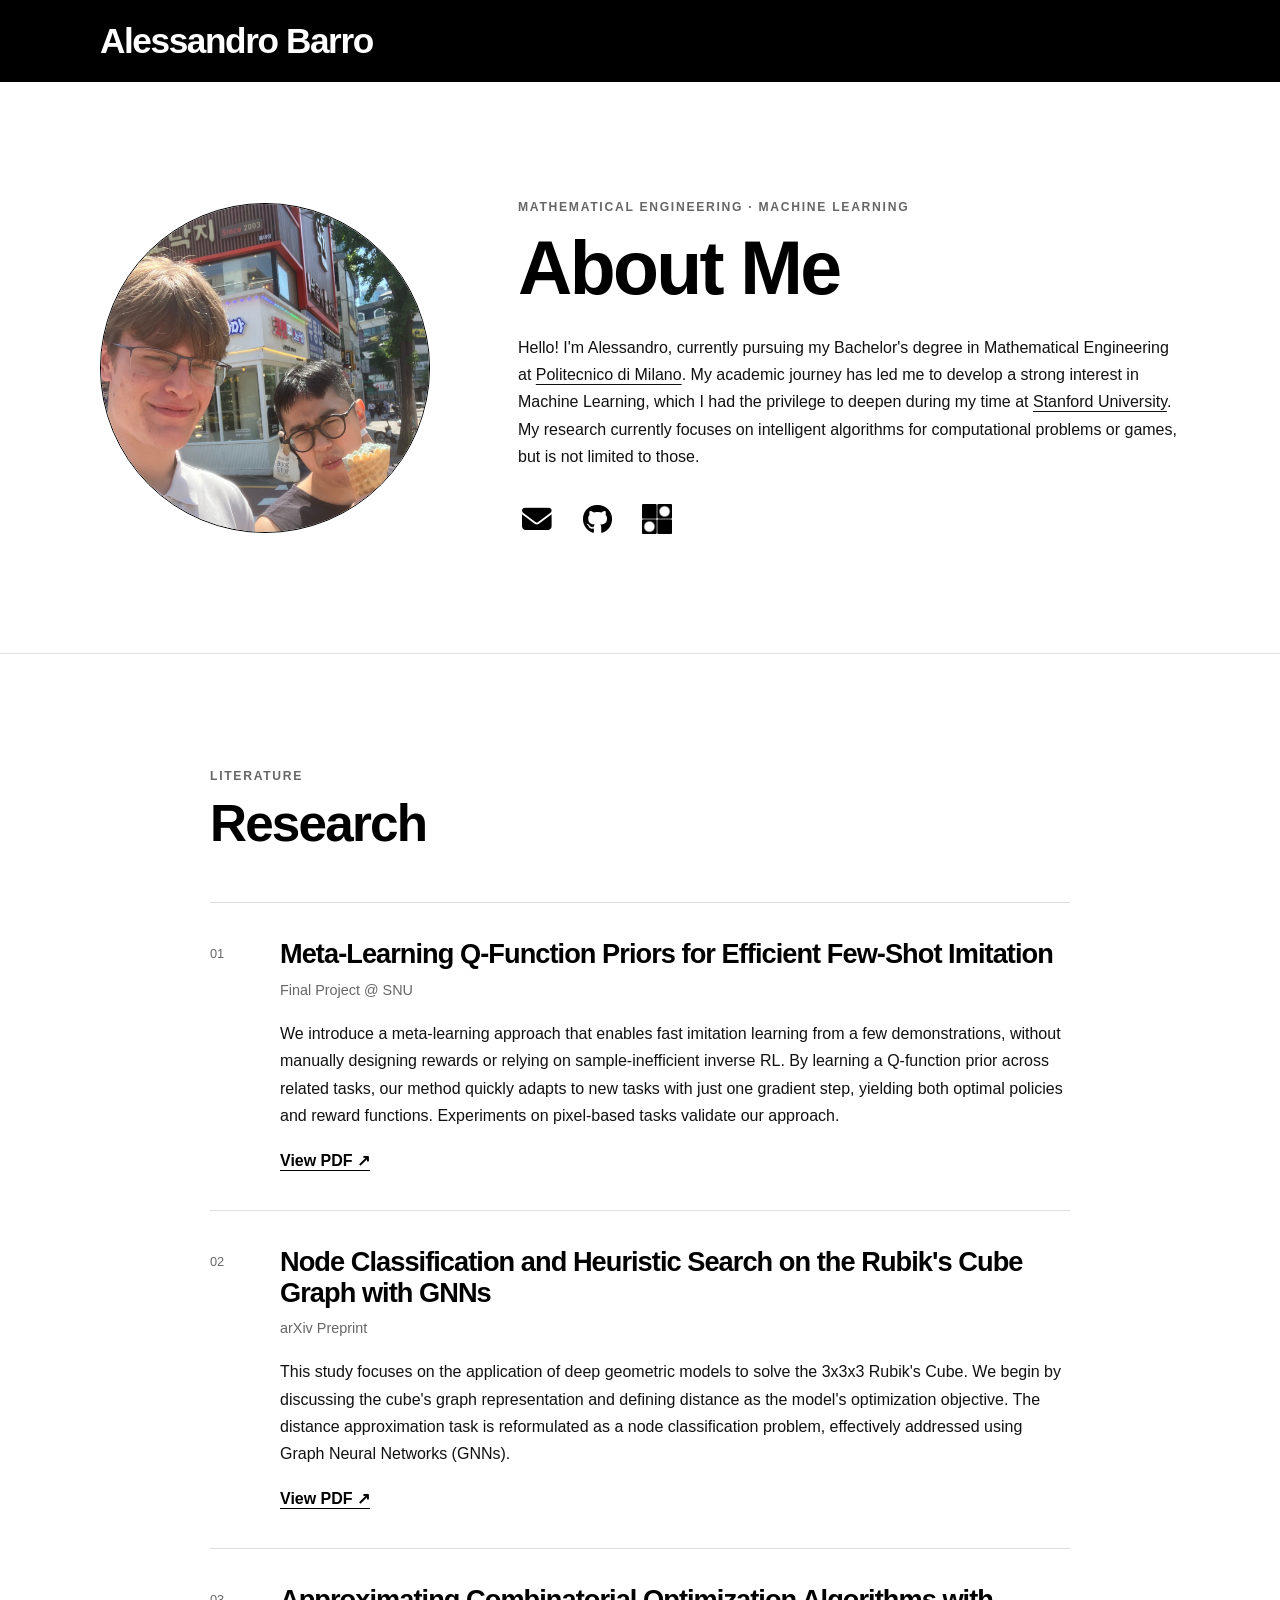
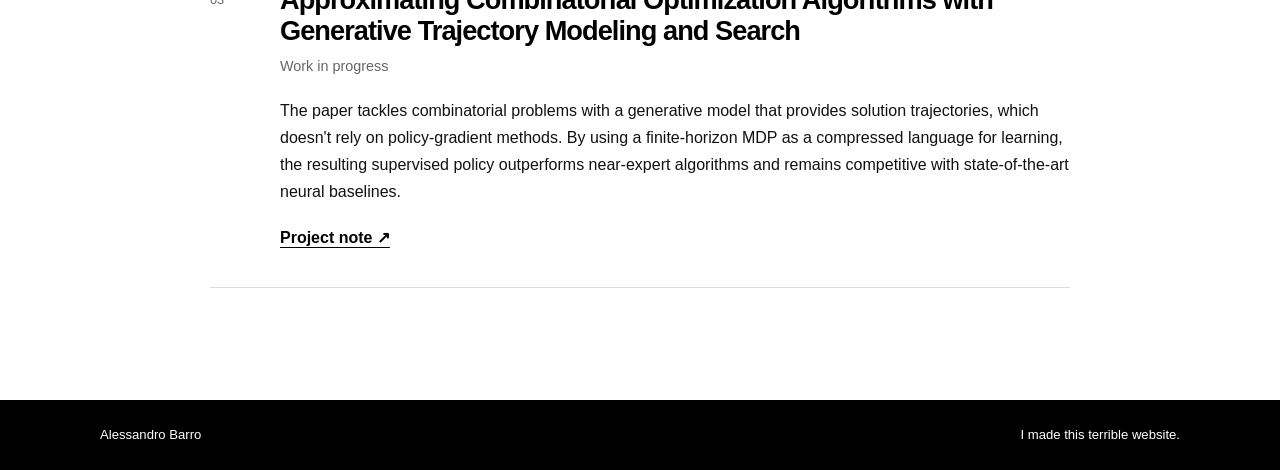
==== index.html @ bb11b2d6 "Add files via upload" ====
<!DOCTYPE html>
<html lang="en">
<head>
  <meta charset="UTF-8">
  <meta name="viewport" content="width=device-width, initial-scale=1.0">
  <meta name="description" content="Alessandro Barro — personal website, research and projects in machine learning and mathematical engineering.">
  <title>Alessandro Barro</title>
  <link rel="preconnect" href="https://cdnjs.cloudflare.com">
  <link rel="stylesheet" href="https://cdnjs.cloudflare.com/ajax/libs/font-awesome/6.7.2/css/all.min.css">
  <link rel="stylesheet" href="style.css">
</head>
<body>
  <header class="site-header">
    <div class="header-inner">
      <a class="site-title" href="#top" aria-label="Alessandro Barro — home">Alessandro Barro</a>
    </div>
  </header>

  <main id="top">
    <section class="intro container" aria-labelledby="about-title">
      <div class="portrait-wrap">
        <img class="portrait" src="assets/img/me.png" alt="Alessandro Barro">
      </div>

      <div class="intro-copy">
        <p class="eyebrow">Mathematical Engineering · Machine Learning</p>
        <h1 id="about-title">About Me</h1>
        <p>
          Hello! I'm Alessandro, currently pursuing my Bachelor's degree in Mathematical Engineering at
          <a href="https://www.polimi.it/" target="_blank" rel="noopener noreferrer">Politecnico di Milano</a>.
          My academic journey has led me to develop a strong interest in Machine Learning, which I had the
          privilege to deepen during my time at
          <a href="https://www.stanford.edu/" target="_blank" rel="noopener noreferrer">Stanford University</a>.
          My research currently focuses on intelligent algorithms for computational problems or games, but is not limited to those.
        </p>

        <nav class="social-links" aria-label="Contact and projects">
          <a class="icon-link" href="mailto:alessandro1.barro@mail.polimi.it" aria-label="Email Alessandro" title="Email">
            <i class="fa-solid fa-envelope" aria-hidden="true"></i>
          </a>
          <a class="icon-link" href="https://github.com/alessandrobarro" target="_blank" rel="noopener noreferrer" aria-label="GitHub profile" title="GitHub">
            <i class="fa-brands fa-github" aria-hidden="true"></i>
          </a>
          <a class="icon-link" href="https://pentago-62c1232b3105.herokuapp.com/" target="_blank" rel="noopener noreferrer" aria-label="Pentago project" title="Pentago">
            <img src="assets/img/pentago.png" alt="" aria-hidden="true">
          </a>
        </nav>
      </div>
    </section>

    <section class="research-section" aria-labelledby="research-title">
      <div class="container narrow">
        <div class="section-heading">
          <p class="eyebrow">Literature</p>
          <h2 id="research-title">Research</h2>
        </div>

        <article class="paper">
          <div class="paper-number" aria-hidden="true">01</div>
          <div>
            <h3>Meta-Learning Q-Function Priors for Efficient Few-Shot Imitation</h3>
            <p class="paper-meta">Final Project @ SNU</p>
            <p>
              We introduce a meta-learning approach that enables fast imitation learning from a few demonstrations,
              without manually designing rewards or relying on sample-inefficient inverse RL. By learning a Q-function
              prior across related tasks, our method quickly adapts to new tasks with just one gradient step, yielding
              both optimal policies and reward functions. Experiments on pixel-based tasks validate our approach.
            </p>
            <a class="text-link" href="assets/pdf/meta-1.pdf">View PDF <span aria-hidden="true">↗</span></a>
          </div>
        </article>

        <article class="paper">
          <div class="paper-number" aria-hidden="true">02</div>
          <div>
            <h3>Node Classification and Heuristic Search on the Rubik's Cube Graph with GNNs</h3>
            <p class="paper-meta">arXiv Preprint</p>
            <p>
              This study focuses on the application of deep geometric models to solve the 3x3x3 Rubik's Cube. We begin
              by discussing the cube's graph representation and defining distance as the model's optimization objective.
              The distance approximation task is reformulated as a node classification problem, effectively addressed
              using Graph Neural Networks (GNNs).
            </p>
            <a class="text-link" href="assets/pdf/Node_Classification_and_Search_on_the_Rubik_s_Cube_Graph_with_GNNs.pdf">View PDF <span aria-hidden="true">↗</span></a>
          </div>
        </article>

        <article class="paper">
          <div class="paper-number" aria-hidden="true">03</div>
          <div>
            <h3>Approximating Combinatorial Optimization Algorithms with Generative Trajectory Modeling and Search</h3>
            <p class="paper-meta">Work in progress</p>
            <p>
              The paper tackles combinatorial problems with a generative model that provides solution trajectories,
              which doesn't rely on policy-gradient methods. By using a finite-horizon MDP as a compressed language for
              learning, the resulting supervised policy outperforms near-expert algorithms and remains competitive with
              state-of-the-art neural baselines.
            </p>
            <a class="text-link" href="assets/html/notice.html">Project note <span aria-hidden="true">↗</span></a>
          </div>
        </article>
      </div>
    </section>
  </main>

  <footer class="site-footer">
    <div class="container footer-inner">
      <span>Alessandro Barro</span>
      <span>I made this terrible website.</span>
    </div>
  </footer>
</body>
</html>
---- style.css ----
:root {
  --black: #000000;
  --ink: #111111;
  --muted: #666666;
  --line: #dedede;
  --soft: #f5f5f5;
  --white: #ffffff;
  --max-width: 1080px;
}

* {
  box-sizing: border-box;
}

html {
  scroll-behavior: smooth;
}

body {
  margin: 0;
  background: var(--white);
  color: var(--ink);
  font-family: Arial, Helvetica, sans-serif;
  font-size: 16px;
  line-height: 1.7;
  -webkit-font-smoothing: antialiased;
}

img {
  max-width: 100%;
}

a {
  color: inherit;
}

.container {
  width: min(calc(100% - 48px), var(--max-width));
  margin-inline: auto;
}

.narrow {
  max-width: 860px;
}

.site-header {
  background: var(--black);
  color: var(--white);
}

.header-inner {
  width: min(calc(100% - 48px), var(--max-width));
  min-height: 82px;
  margin-inline: auto;
  display: flex;
  align-items: center;
}

.site-title {
  display: inline-block;
  color: var(--white);
  text-decoration: none;
  font-size: clamp(1.55rem, 3vw, 2.2rem);
  font-weight: 700;
  letter-spacing: -0.04em;
}

.site-title:focus-visible,
.icon-link:focus-visible,
.text-link:focus-visible,
.intro-copy a:focus-visible {
  outline: 2px solid currentColor;
  outline-offset: 4px;
}

.intro {
  display: grid;
  grid-template-columns: minmax(220px, 330px) minmax(0, 1fr);
  gap: clamp(40px, 7vw, 88px);
  align-items: center;
  padding-block: clamp(64px, 9vw, 116px);
}

.portrait-wrap {
  width: 100%;
  aspect-ratio: 1;
  overflow: hidden;
  border-radius: 50%;
  border: 1px solid var(--black);
  background: var(--soft);
}

.portrait {
  width: 100%;
  height: 100%;
  display: block;
  object-fit: cover;
}

.eyebrow {
  margin: 0 0 8px;
  color: var(--muted);
  font-size: 0.76rem;
  font-weight: 700;
  letter-spacing: 0.14em;
  text-transform: uppercase;
}

h1,
h2,
h3,
p {
  margin-top: 0;
}

h1,
h2,
h3 {
  color: var(--black);
  line-height: 1.12;
  letter-spacing: -0.035em;
}

h1 {
  margin-bottom: 24px;
  font-size: clamp(2.4rem, 6vw, 4.7rem);
}

h2 {
  margin-bottom: 0;
  font-size: clamp(2rem, 4vw, 3.4rem);
}

h3 {
  margin-bottom: 8px;
  font-size: clamp(1.3rem, 2.3vw, 1.7rem);
}

.intro-copy > p:not(.eyebrow) {
  max-width: 700px;
  margin-bottom: 30px;
  text-align: left;
}

.intro-copy p a,
.text-link {
  text-decoration-line: underline;
  text-decoration-thickness: 1px;
  text-underline-offset: 4px;
  transition: color 160ms ease;
}

.intro-copy p a:hover,
.text-link:hover {
  color: var(--muted);
}

.social-links {
  display: flex;
  align-items: center;
  gap: 22px;
}

.icon-link {
  width: 38px;
  height: 38px;
  display: inline-flex;
  align-items: center;
  justify-content: center;
  color: var(--black);
  text-decoration: none;
  transition: opacity 160ms ease, transform 160ms ease;
}

.icon-link i {
  color: currentColor;
  font-size: 1.85rem;
}

.icon-link img {
  width: 30px;
  height: 30px;
  display: block;
  object-fit: contain;
  filter: grayscale(1) brightness(0);
}

.icon-link:hover {
  color: var(--black);
  opacity: 0.55;
  transform: translateY(-2px);
}

.research-section {
  border-top: 1px solid var(--line);
  padding-block: clamp(72px, 9vw, 112px);
  background: var(--white);
}

.section-heading {
  margin-bottom: 50px;
}

.paper {
  display: grid;
  grid-template-columns: 46px minmax(0, 1fr);
  gap: 24px;
  padding: 36px 0;
  border-top: 1px solid var(--line);
}

.paper:last-child {
  border-bottom: 1px solid var(--line);
}

.paper-number {
  padding-top: 4px;
  color: var(--muted);
  font-size: 0.8rem;
  font-variant-numeric: tabular-nums;
}

.paper-meta {
  margin-bottom: 18px;
  color: var(--muted);
  font-size: 0.9rem;
}

.paper p:not(.paper-meta) {
  margin-bottom: 18px;
}

.text-link {
  display: inline-block;
  color: var(--black);
  font-weight: 700;
}

.site-footer {
  margin-top: 0;
  padding-block: 24px;
  background: var(--black);
  color: var(--white);
  font-size: 0.82rem;
}

.footer-inner {
  display: flex;
  justify-content: space-between;
  gap: 24px;
}

@media (max-width: 760px) {
  .container,
  .header-inner {
    width: min(calc(100% - 32px), var(--max-width));
  }

  .header-inner {
    min-height: 70px;
  }

  .intro {
    grid-template-columns: 1fr;
    gap: 36px;
  }

  .portrait-wrap {
    width: min(72vw, 300px);
  }

  .paper {
    grid-template-columns: 1fr;
    gap: 8px;
  }

  .footer-inner {
    flex-direction: column;
    gap: 4px;
  }
}

@media (prefers-reduced-motion: reduce) {
  html {
    scroll-behavior: auto;
  }

  *,
  *::before,
  *::after {
    transition-duration: 0.01ms !important;
  }
}
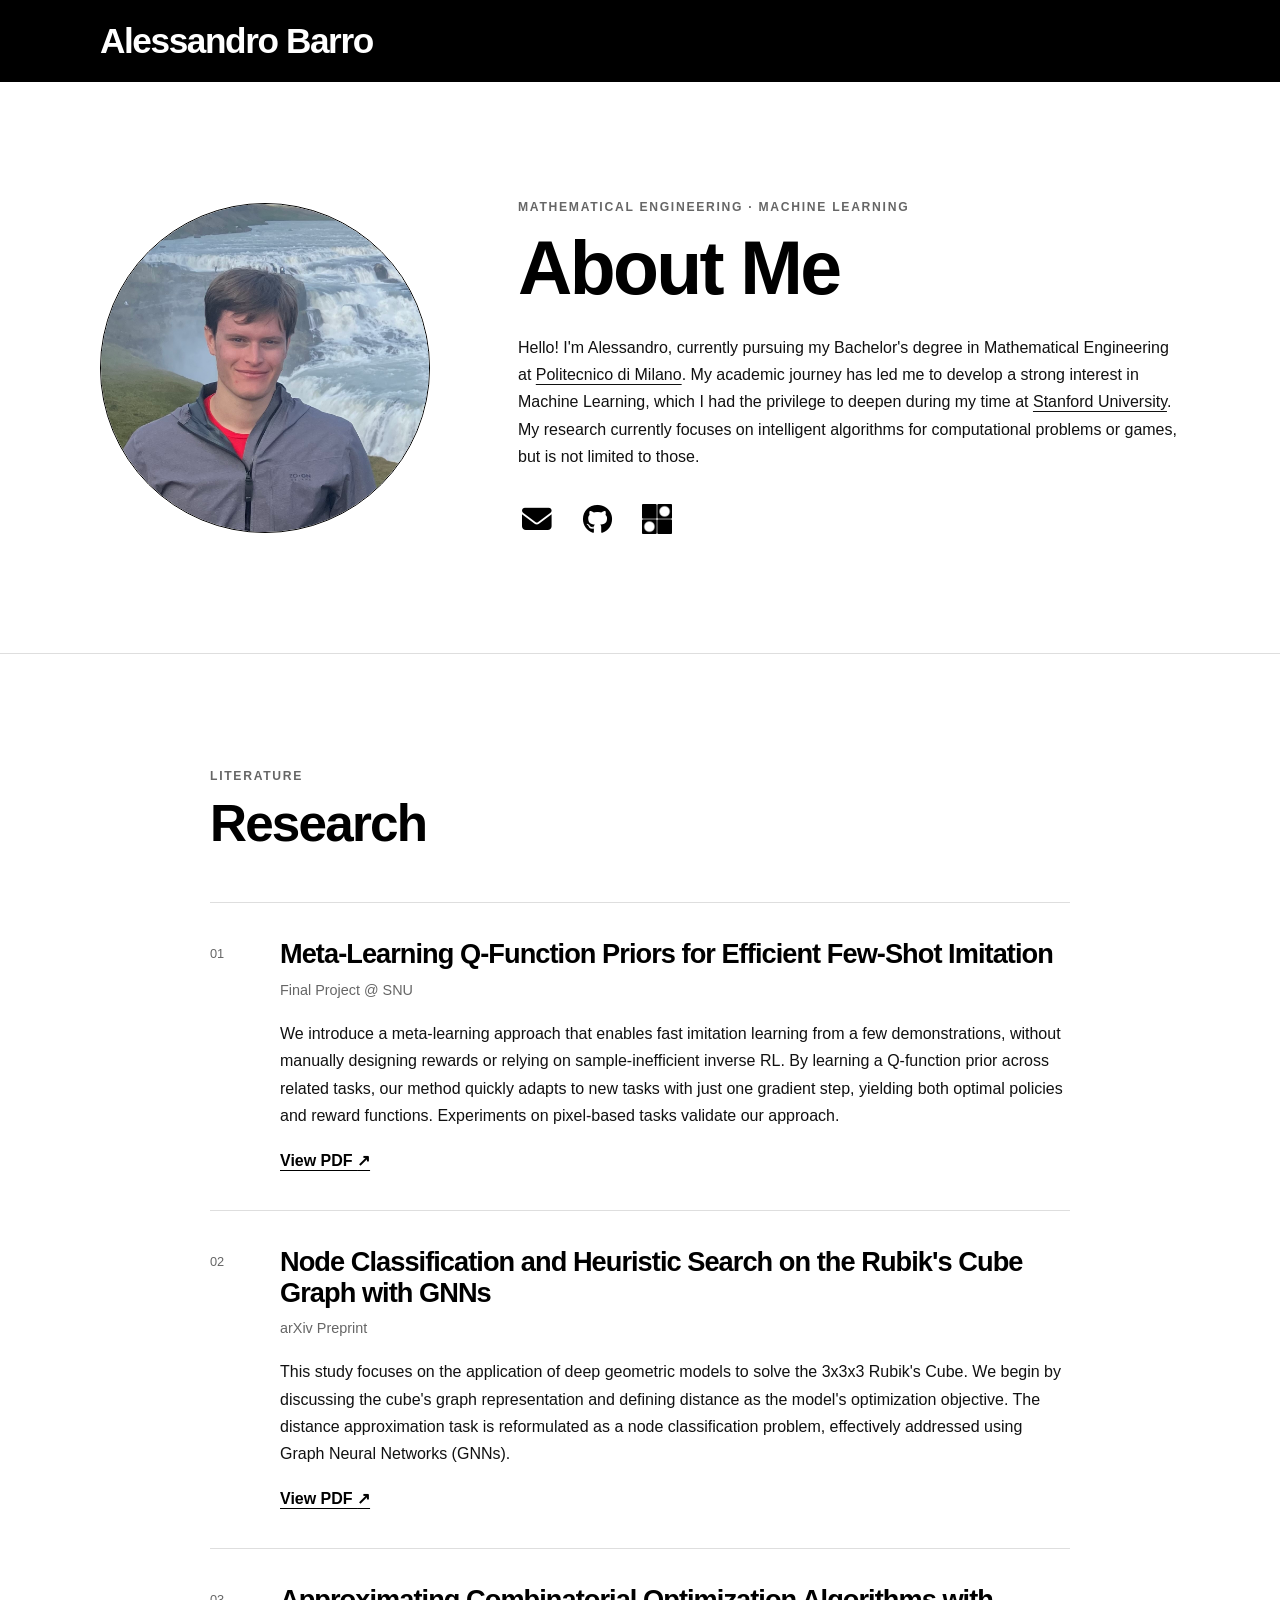
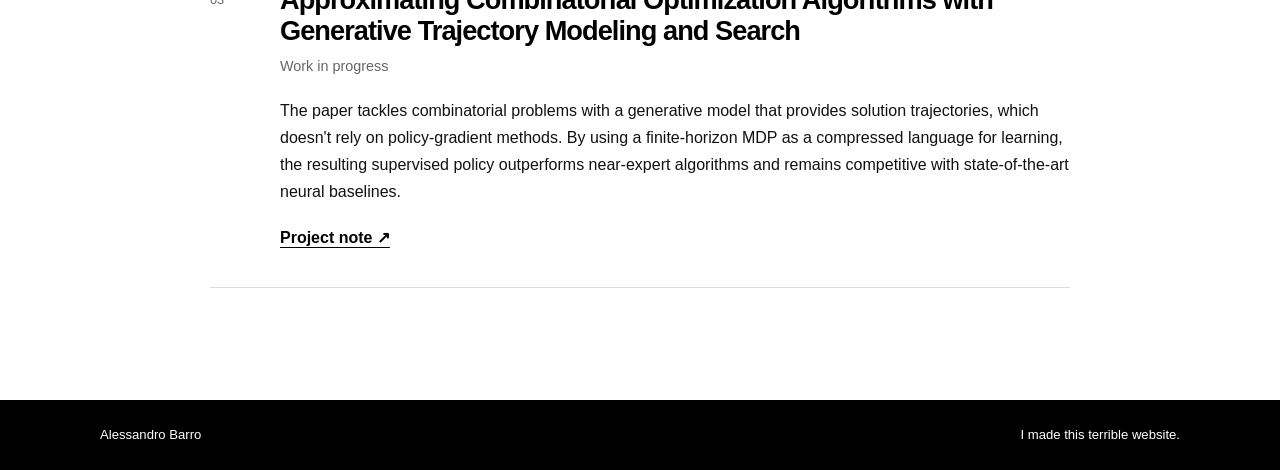
==== commit 66233478: "Update index.html" ====
--- a/index.html
+++ b/index.html
@@ -19,7 +19,7 @@
   <main id="top">
     <section class="intro container" aria-labelledby="about-title">
       <div class="portrait-wrap">
-        <img class="portrait" src="assets/img/me.png" alt="Alessandro Barro">
+        <img class="portrait" src="assets/img/me.jpeg" alt="Alessandro Barro">
       </div>
 
       <div class="intro-copy">
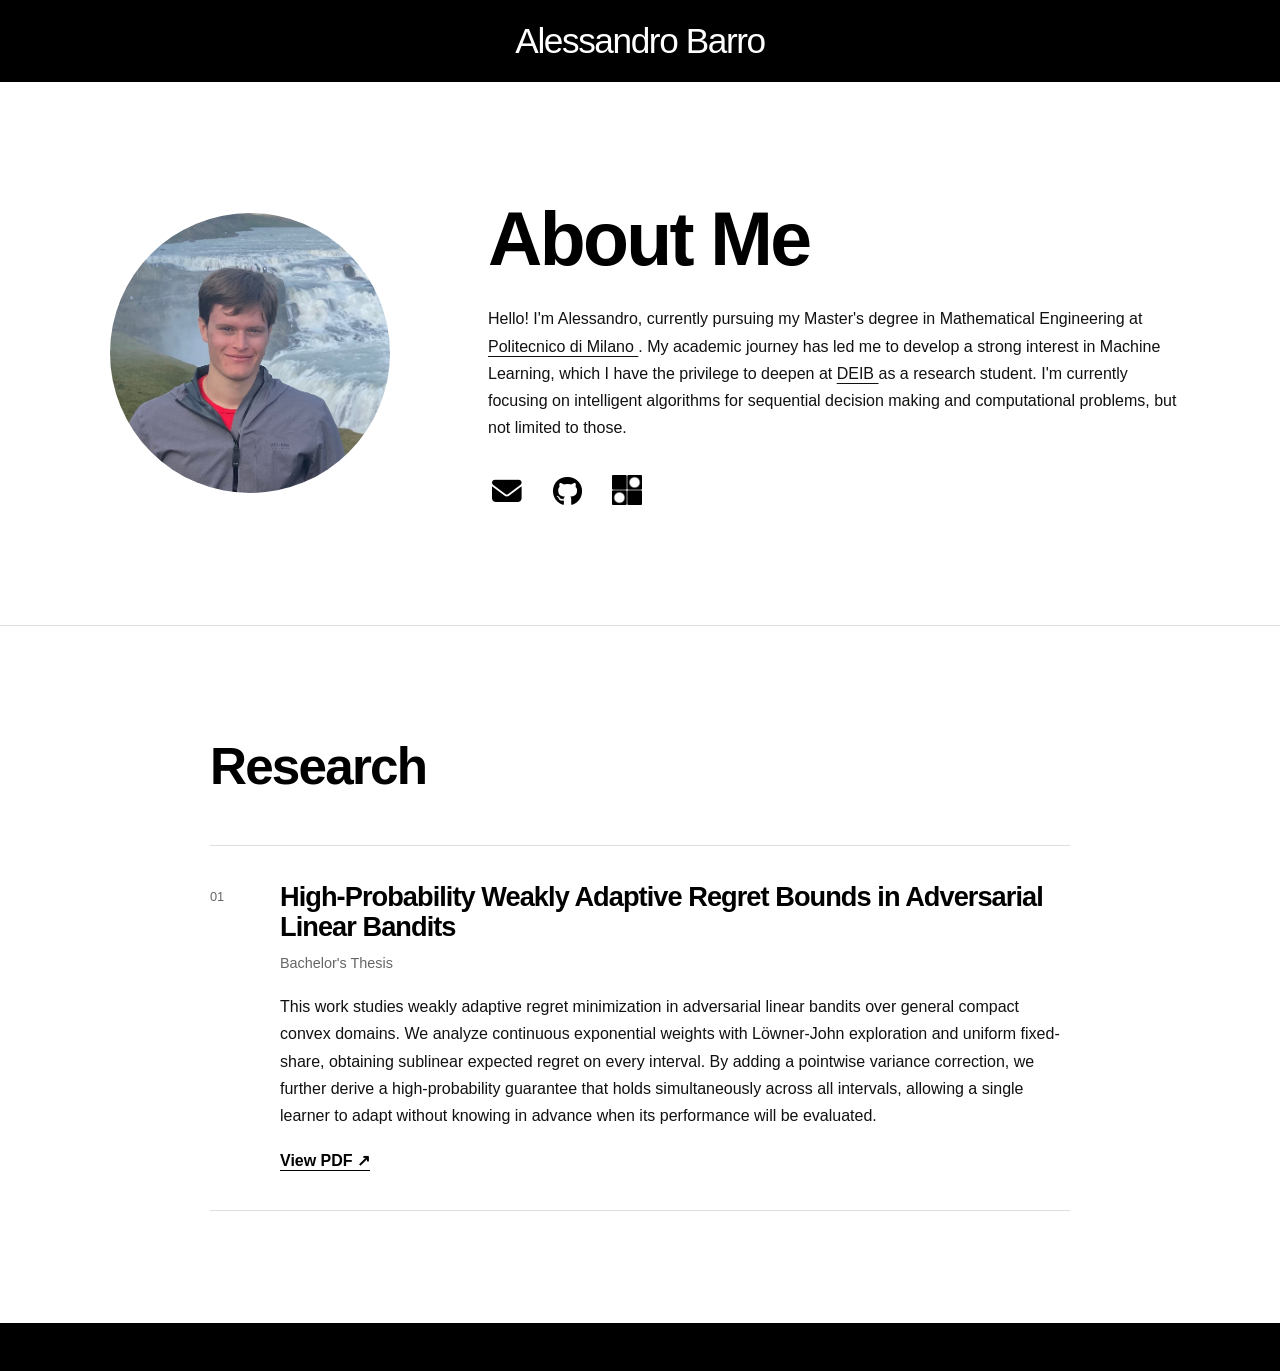
==== commit 256a19f2: "Add files via upload" ====
--- a/index.html
+++ b/index.html
@@ -3,111 +3,215 @@
 <head>
   <meta charset="UTF-8">
   <meta name="viewport" content="width=device-width, initial-scale=1.0">
-  <meta name="description" content="Alessandro Barro — personal website, research and projects in machine learning and mathematical engineering.">
+
+  <meta
+    name="description"
+    content="Alessandro Barro — personal website, research and projects in machine learning and mathematical engineering."
+  >
+
   <title>Alessandro Barro</title>
+
   <link rel="preconnect" href="https://cdnjs.cloudflare.com">
-  <link rel="stylesheet" href="https://cdnjs.cloudflare.com/ajax/libs/font-awesome/6.7.2/css/all.min.css">
+
+  <link
+    rel="stylesheet"
+    href="https://cdnjs.cloudflare.com/ajax/libs/font-awesome/6.7.2/css/all.min.css"
+  >
+
   <link rel="stylesheet" href="style.css">
 </head>
+
 <body>
+
+  <!-- HEADER -->
   <header class="site-header">
     <div class="header-inner">
-      <a class="site-title" href="#top" aria-label="Alessandro Barro — home">Alessandro Barro</a>
+
+      <a
+        class="site-title"
+        href="#top"
+        aria-label="Alessandro Barro — home"
+      >
+        Alessandro Barro
+      </a>
+
     </div>
   </header>
 
+
   <main id="top">
-    <section class="intro container" aria-labelledby="about-title">
+
+    <!-- ABOUT -->
+    <section
+      class="intro container"
+      aria-labelledby="about-title"
+    >
+
       <div class="portrait-wrap">
-        <img class="portrait" src="assets/img/me.jpeg" alt="Alessandro Barro">
+        <img
+          class="portrait"
+          src="assets/img/me.jpeg"
+          alt="Alessandro Barro"
+        >
       </div>
 
+
       <div class="intro-copy">
-        <p class="eyebrow">Mathematical Engineering · Machine Learning</p>
-        <h1 id="about-title">About Me</h1>
+
+        <h1 id="about-title">
+          About Me
+        </h1>
+
         <p>
-          Hello! I'm Alessandro, currently pursuing my Bachelor's degree in Mathematical Engineering at
-          <a href="https://www.polimi.it/" target="_blank" rel="noopener noreferrer">Politecnico di Milano</a>.
-          My academic journey has led me to develop a strong interest in Machine Learning, which I had the
-          privilege to deepen during my time at
-          <a href="https://www.stanford.edu/" target="_blank" rel="noopener noreferrer">Stanford University</a>.
-          My research currently focuses on intelligent algorithms for computational problems or games, but is not limited to those.
+          Hello! I'm Alessandro, currently pursuing my Master's degree in Mathematical Engineering at
+          <a
+            href="https://www.polimi.it/"
+            target="_blank"
+            rel="noopener noreferrer"
+          >
+            Politecnico di Milano
+          </a>.
+
+          My academic journey has led me to develop a strong interest in Machine Learning, which I have the
+          privilege to deepen at
+
+          <a
+            href="https://www.deib.polimi.it/eng/home-page"
+            target="_blank"
+            rel="noopener noreferrer"
+          >
+              DEIB
+          </a>
+
+          as a research student. I'm currently focusing on intelligent algorithms for sequential decision making and computational problems,
+          but not limited to those.
         </p>
 
-        <nav class="social-links" aria-label="Contact and projects">
-          <a class="icon-link" href="mailto:alessandro1.barro@mail.polimi.it" aria-label="Email Alessandro" title="Email">
-            <i class="fa-solid fa-envelope" aria-hidden="true"></i>
-          </a>
-          <a class="icon-link" href="https://github.com/alessandrobarro" target="_blank" rel="noopener noreferrer" aria-label="GitHub profile" title="GitHub">
-            <i class="fa-brands fa-github" aria-hidden="true"></i>
-          </a>
-          <a class="icon-link" href="https://pentago-62c1232b3105.herokuapp.com/" target="_blank" rel="noopener noreferrer" aria-label="Pentago project" title="Pentago">
-            <img src="assets/img/pentago.png" alt="" aria-hidden="true">
-          </a>
+
+        <!-- SOCIAL LINKS -->
+        <nav
+          class="social-links"
+          aria-label="Contact and projects"
+        >
+
+          <a
+            class="icon-link"
+            href="mailto:alessandro1.barro@mail.polimi.it"
+            aria-label="Email Alessandro"
+            title="Email"
+          >
+            <i
+              class="fa-solid fa-envelope"
+              aria-hidden="true"
+            ></i>
+          </a>
+
+
+          <a
+            class="icon-link"
+            href="https://github.com/alessandrobarro"
+            target="_blank"
+            rel="noopener noreferrer"
+            aria-label="GitHub profile"
+            title="GitHub"
+          >
+            <i
+              class="fa-brands fa-github"
+              aria-hidden="true"
+            ></i>
+          </a>
+
+
+          <a
+            class="icon-link"
+            href="https://pentago-62c1232b3105.herokuapp.com/"
+            target="_blank"
+            rel="noopener noreferrer"
+            aria-label="Pentago project"
+            title="Pentago"
+          >
+            <img
+              src="assets/img/pentago.png"
+              alt=""
+              aria-hidden="true"
+            >
+          </a>
+
         </nav>
+
       </div>
+
     </section>
 
-    <section class="research-section" aria-labelledby="research-title">
+
+    <!-- RESEARCH -->
+    <section
+      class="research-section"
+      aria-labelledby="research-title"
+    >
+
       <div class="container narrow">
+
         <div class="section-heading">
-          <p class="eyebrow">Literature</p>
-          <h2 id="research-title">Research</h2>
+
+          <h2 id="research-title">
+            Research
+          </h2>
+
         </div>
 
+
+        <!-- PAPER 01 -->
         <article class="paper">
-          <div class="paper-number" aria-hidden="true">01</div>
+
+          <div
+            class="paper-number"
+            aria-hidden="true"
+          >
+            01
+          </div>
+
           <div>
-            <h3>Meta-Learning Q-Function Priors for Efficient Few-Shot Imitation</h3>
-            <p class="paper-meta">Final Project @ SNU</p>
+
+            <h3>
+              High-Probability Weakly Adaptive Regret Bounds in Adversarial Linear Bandits
+            </h3>
+
+            <p class="paper-meta">
+              Bachelor's Thesis
+            </p>
+
             <p>
-              We introduce a meta-learning approach that enables fast imitation learning from a few demonstrations,
-              without manually designing rewards or relying on sample-inefficient inverse RL. By learning a Q-function
-              prior across related tasks, our method quickly adapts to new tasks with just one gradient step, yielding
-              both optimal policies and reward functions. Experiments on pixel-based tasks validate our approach.
+              This work studies weakly adaptive regret minimization in adversarial linear bandits over general compact convex domains. We analyze continuous exponential weights with Löwner-John exploration and uniform fixed-share, obtaining sublinear expected regret on every interval. By adding a pointwise variance correction, we further derive a high-probability guarantee that holds simultaneously across all intervals, allowing a single learner to adapt without knowing in advance when its performance will be evaluated.
             </p>
-            <a class="text-link" href="assets/pdf/meta-1.pdf">View PDF <span aria-hidden="true">↗</span></a>
+
+            <a
+              class="text-link"
+              href="assets/pdf/_THESIS__High_Probability_Weakly_Adaptive_Regret_Bounds_in_Adversarial_Linear_Bandits.pdf"
+            >
+              View PDF
+              <span aria-hidden="true">↗</span>
+            </a>
+
           </div>
+
         </article>
 
-        <article class="paper">
-          <div class="paper-number" aria-hidden="true">02</div>
-          <div>
-            <h3>Node Classification and Heuristic Search on the Rubik's Cube Graph with GNNs</h3>
-            <p class="paper-meta">arXiv Preprint</p>
-            <p>
-              This study focuses on the application of deep geometric models to solve the 3x3x3 Rubik's Cube. We begin
-              by discussing the cube's graph representation and defining distance as the model's optimization objective.
-              The distance approximation task is reformulated as a node classification problem, effectively addressed
-              using Graph Neural Networks (GNNs).
-            </p>
-            <a class="text-link" href="assets/pdf/Node_Classification_and_Search_on_the_Rubik_s_Cube_Graph_with_GNNs.pdf">View PDF <span aria-hidden="true">↗</span></a>
-          </div>
-        </article>
-
-        <article class="paper">
-          <div class="paper-number" aria-hidden="true">03</div>
-          <div>
-            <h3>Approximating Combinatorial Optimization Algorithms with Generative Trajectory Modeling and Search</h3>
-            <p class="paper-meta">Work in progress</p>
-            <p>
-              The paper tackles combinatorial problems with a generative model that provides solution trajectories,
-              which doesn't rely on policy-gradient methods. By using a finite-horizon MDP as a compressed language for
-              learning, the resulting supervised policy outperforms near-expert algorithms and remains competitive with
-              state-of-the-art neural baselines.
-            </p>
-            <a class="text-link" href="assets/html/notice.html">Project note <span aria-hidden="true">↗</span></a>
-          </div>
-        </article>
       </div>
+
     </section>
+
   </main>
 
+
+  <!-- FOOTER -->
   <footer class="site-footer">
+
     <div class="container footer-inner">
-      <span>Alessandro Barro</span>
-      <span>I made this terrible website.</span>
+
     </div>
+
   </footer>
+
 </body>
-</html>
+</html>
--- a/style.css
+++ b/style.css
@@ -5,8 +5,14 @@
   --line: #dedede;
   --soft: #f5f5f5;
   --white: #ffffff;
+
   --max-width: 1080px;
 }
+
+
+/* =========================
+   GLOBAL
+   ========================= */
 
 * {
   box-sizing: border-box;
@@ -18,11 +24,15 @@
 
 body {
   margin: 0;
+
   background: var(--white);
   color: var(--ink);
+
   font-family: Arial, Helvetica, sans-serif;
+
   font-size: 16px;
   line-height: 1.7;
+
   -webkit-font-smoothing: antialiased;
 }
 
@@ -35,7 +45,11 @@
 }
 
 .container {
-  width: min(calc(100% - 48px), var(--max-width));
+  width: min(
+    calc(100% - 48px),
+    var(--max-width)
+  );
+
   margin-inline: auto;
 }
 
@@ -43,68 +57,131 @@
   max-width: 860px;
 }
 
+
+/* =========================
+   HEADER
+   ========================= */
+
 .site-header {
+  width: 100%;
+
   background: var(--black);
   color: var(--white);
 }
 
 .header-inner {
-  width: min(calc(100% - 48px), var(--max-width));
+  width: min(
+    calc(100% - 48px),
+    var(--max-width)
+  );
+
   min-height: 82px;
+
   margin-inline: auto;
+
   display: flex;
+
   align-items: center;
+  justify-content: center;
+
+  text-align: center;
 }
 
 .site-title {
   display: inline-block;
+
   color: var(--white);
+
   text-decoration: none;
-  font-size: clamp(1.55rem, 3vw, 2.2rem);
-  font-weight: 700;
+
+  font-size: clamp(
+    1.55rem,
+    3vw,
+    2.2rem
+  );
+
+  font-weight: 400;
+
   letter-spacing: -0.04em;
 }
+
+
+/* =========================
+   ACCESSIBILITY
+   ========================= */
 
 .site-title:focus-visible,
 .icon-link:focus-visible,
 .text-link:focus-visible,
 .intro-copy a:focus-visible {
   outline: 2px solid currentColor;
+
   outline-offset: 4px;
 }
+
+
+/* =========================
+   ABOUT / INTRO
+   ========================= */
 
 .intro {
   display: grid;
-  grid-template-columns: minmax(220px, 330px) minmax(0, 1fr);
-  gap: clamp(40px, 7vw, 88px);
+
+  grid-template-columns:
+    300px
+    minmax(0, 1fr);
+
+  gap: clamp(
+    40px,
+    7vw,
+    88px
+  );
+
   align-items: center;
-  padding-block: clamp(64px, 9vw, 116px);
-}
+
+  padding-block: clamp(
+    64px,
+    9vw,
+    116px
+  );
+}
+
+
+/* =========================
+   PROFILE IMAGE
+   ========================= */
 
 .portrait-wrap {
-  width: 100%;
-  aspect-ratio: 1;
+  width: 280px;
+  height: 280px;
+
+  justify-self: center;
+
   overflow: hidden;
+
+  border: none;
   border-radius: 50%;
-  border: 1px solid var(--black);
+
   background: var(--soft);
 }
 
 .portrait {
   width: 100%;
   height: 100%;
+
   display: block;
+
   object-fit: cover;
-}
-
-.eyebrow {
-  margin: 0 0 8px;
-  color: var(--muted);
-  font-size: 0.76rem;
-  font-weight: 700;
-  letter-spacing: 0.14em;
-  text-transform: uppercase;
-}
+
+  border: none;
+
+  max-width: none;
+}
+
+
+/* =========================
+   TYPOGRAPHY
+   ========================= */
 
 h1,
 h2,
@@ -117,37 +194,83 @@
 h2,
 h3 {
   color: var(--black);
+
   line-height: 1.12;
+
   letter-spacing: -0.035em;
 }
 
 h1 {
   margin-bottom: 24px;
-  font-size: clamp(2.4rem, 6vw, 4.7rem);
+
+  font-size: clamp(
+    2.4rem,
+    6vw,
+    4.7rem
+  );
 }
 
 h2 {
   margin-bottom: 0;
-  font-size: clamp(2rem, 4vw, 3.4rem);
+
+  font-size: clamp(
+    2rem,
+    4vw,
+    3.4rem
+  );
 }
 
 h3 {
   margin-bottom: 8px;
-  font-size: clamp(1.3rem, 2.3vw, 1.7rem);
-}
-
-.intro-copy > p:not(.eyebrow) {
+
+  font-size: clamp(
+    1.3rem,
+    2.3vw,
+    1.7rem
+  );
+}
+
+
+/* =========================
+   SMALL SECTION LABEL
+   ========================= */
+
+.eyebrow {
+  margin: 0 0 8px;
+
+  color: var(--muted);
+
+  font-size: 0.76rem;
+  font-weight: 700;
+
+  letter-spacing: 0.14em;
+
+  text-transform: uppercase;
+}
+
+
+/* =========================
+   ABOUT TEXT
+   ========================= */
+
+.intro-copy > p {
   max-width: 700px;
+
   margin-bottom: 30px;
+
   text-align: left;
 }
 
 .intro-copy p a,
 .text-link {
   text-decoration-line: underline;
+
   text-decoration-thickness: 1px;
+
   text-underline-offset: 4px;
-  transition: color 160ms ease;
+
+  transition:
+    color 160ms ease;
 }
 
 .intro-copy p a:hover,
@@ -155,45 +278,80 @@
   color: var(--muted);
 }
 
+
+/* =========================
+   SOCIAL ICONS
+   ========================= */
+
 .social-links {
   display: flex;
+
   align-items: center;
+
   gap: 22px;
 }
 
 .icon-link {
   width: 38px;
   height: 38px;
+
   display: inline-flex;
+
   align-items: center;
   justify-content: center;
+
   color: var(--black);
+
   text-decoration: none;
-  transition: opacity 160ms ease, transform 160ms ease;
+
+  transition:
+    opacity 160ms ease,
+    transform 160ms ease;
 }
 
 .icon-link i {
-  color: currentColor;
+  color: var(--black);
+
   font-size: 1.85rem;
 }
 
 .icon-link img {
   width: 30px;
   height: 30px;
+
   display: block;
+
   object-fit: contain;
-  filter: grayscale(1) brightness(0);
+
+  filter:
+    grayscale(1)
+    brightness(0);
 }
 
 .icon-link:hover {
   color: var(--black);
+
   opacity: 0.55;
+
   transform: translateY(-2px);
 }
 
+
+/* =========================
+   RESEARCH
+   ========================= */
+
 .research-section {
-  border-top: 1px solid var(--line);
-  padding-block: clamp(72px, 9vw, 112px);
+  border-top:
+    1px solid
+    var(--line);
+
+  padding-block: clamp(
+    72px,
+    9vw,
+    112px
+  );
+
   background: var(--white);
 }
 
@@ -201,28 +359,48 @@
   margin-bottom: 50px;
 }
 
+
+/* =========================
+   PAPERS
+   ========================= */
+
 .paper {
   display: grid;
-  grid-template-columns: 46px minmax(0, 1fr);
+
+  grid-template-columns:
+    46px
+    minmax(0, 1fr);
+
   gap: 24px;
+
   padding: 36px 0;
-  border-top: 1px solid var(--line);
+
+  border-top:
+    1px solid
+    var(--line);
 }
 
 .paper:last-child {
-  border-bottom: 1px solid var(--line);
+  border-bottom:
+    1px solid
+    var(--line);
 }
 
 .paper-number {
   padding-top: 4px;
+
   color: var(--muted);
+
   font-size: 0.8rem;
+
   font-variant-numeric: tabular-nums;
 }
 
 .paper-meta {
   margin-bottom: 18px;
+
   color: var(--muted);
+
   font-size: 0.9rem;
 }
 
@@ -232,55 +410,142 @@
 
 .text-link {
   display: inline-block;
+
   color: var(--black);
+
   font-weight: 700;
 }
+
+
+/* =========================
+   FOOTER
+   ========================= */
 
 .site-footer {
   margin-top: 0;
+
   padding-block: 24px;
+
   background: var(--black);
+
   color: var(--white);
+
   font-size: 0.82rem;
 }
 
 .footer-inner {
   display: flex;
+
+  align-items: center;
   justify-content: space-between;
+
   gap: 24px;
 }
 
+
+/* =========================
+   TABLET / MOBILE
+   ========================= */
+
 @media (max-width: 760px) {
+
   .container,
   .header-inner {
-    width: min(calc(100% - 32px), var(--max-width));
-  }
+    width: min(
+      calc(100% - 32px),
+      var(--max-width)
+    );
+  }
+
+
+  /* HEADER */
 
   .header-inner {
     min-height: 70px;
-  }
+
+    justify-content: center;
+  }
+
+  .site-title {
+    text-align: center;
+  }
+
+
+  /* ABOUT */
 
   .intro {
     grid-template-columns: 1fr;
+
     gap: 36px;
-  }
+
+    padding-block: 56px;
+  }
+
+
+  /* PROFILE IMAGE */
 
   .portrait-wrap {
-    width: min(72vw, 300px);
-  }
+    width: 220px;
+    height: 220px;
+
+    justify-self: center;
+  }
+
+
+  /* RESEARCH */
 
   .paper {
     grid-template-columns: 1fr;
+
     gap: 8px;
   }
+
+
+  /* FOOTER */
 
   .footer-inner {
     flex-direction: column;
+
+    align-items: flex-start;
+
     gap: 4px;
   }
 }
 
+
+/* =========================
+   VERY SMALL PHONES
+   ========================= */
+
+@media (max-width: 420px) {
+
+  .portrait-wrap {
+    width: 190px;
+    height: 190px;
+  }
+
+  h1 {
+    font-size: 2.6rem;
+  }
+
+  .intro {
+    gap: 30px;
+
+    padding-block: 44px;
+  }
+
+  .social-links {
+    gap: 18px;
+  }
+}
+
+
+/* =========================
+   REDUCED MOTION
+   ========================= */
+
 @media (prefers-reduced-motion: reduce) {
+
   html {
     scroll-behavior: auto;
   }
@@ -290,4 +555,4 @@
   *::after {
     transition-duration: 0.01ms !important;
   }
-}
+}
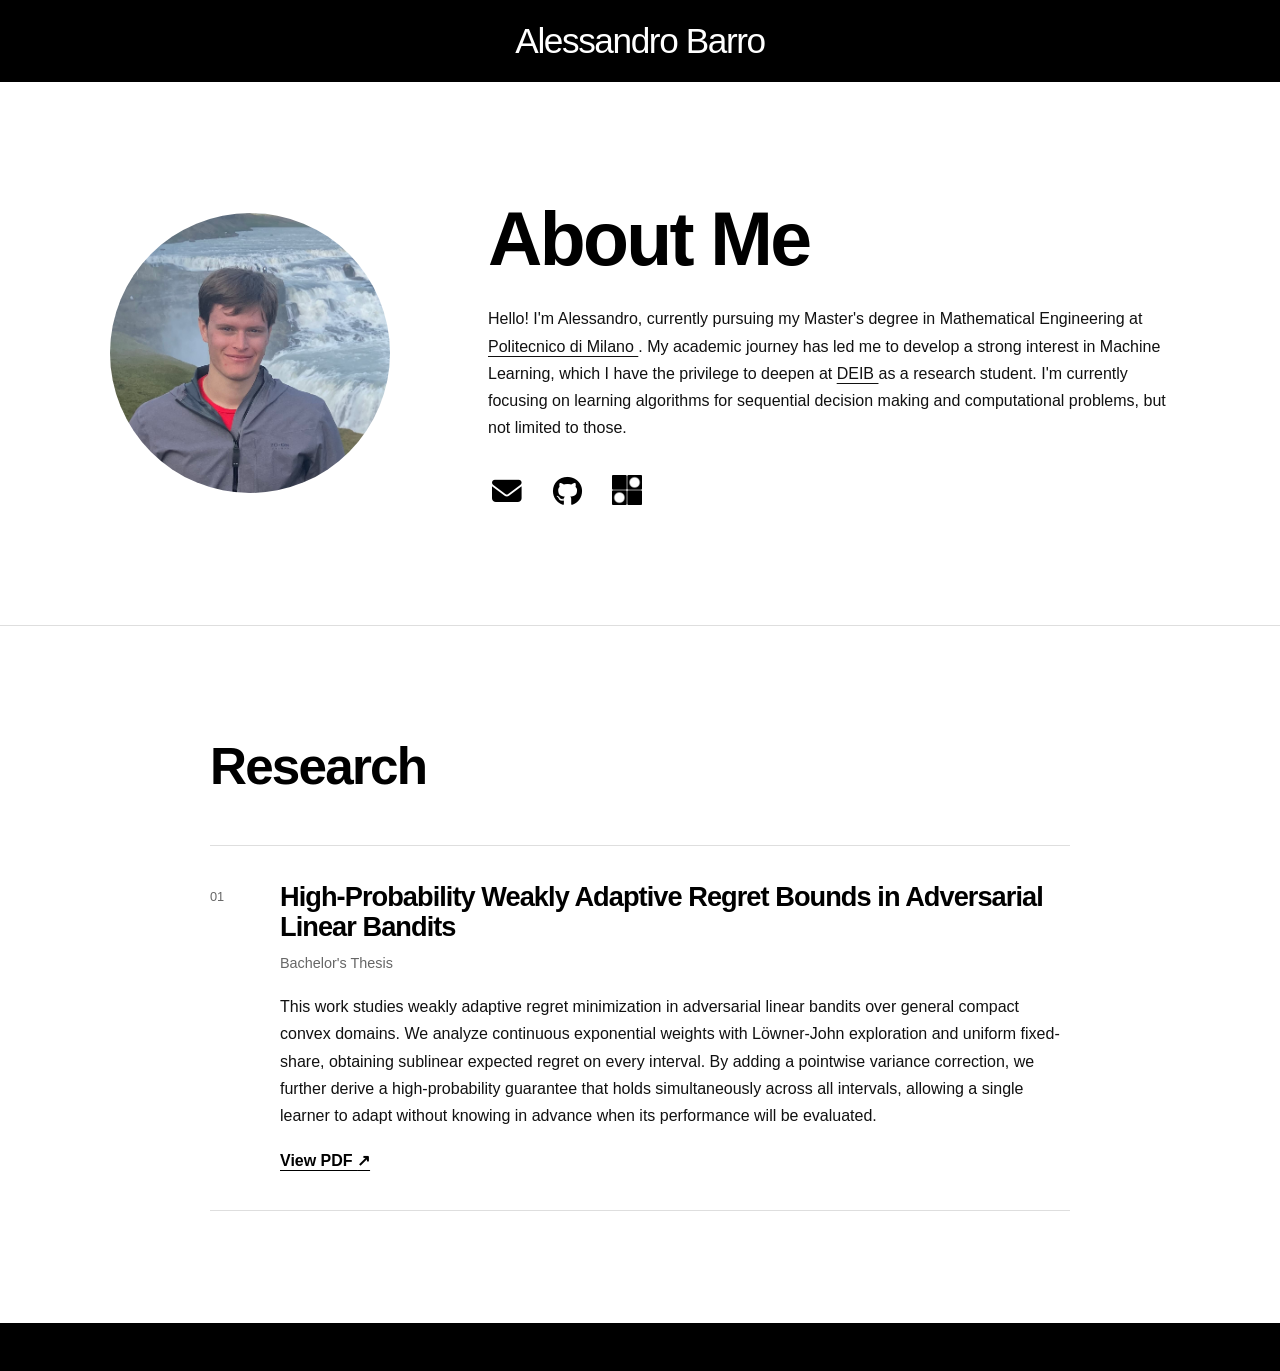
==== commit c2f6c3ce: "Update text to focus on learning algorithms" ====
--- a/index.html
+++ b/index.html
@@ -83,7 +83,7 @@
               DEIB
           </a>
 
-          as a research student. I'm currently focusing on intelligent algorithms for sequential decision making and computational problems,
+          as a research student. I'm currently focusing on learning algorithms for sequential decision making and computational problems,
           but not limited to those.
         </p>
 
@@ -187,7 +187,7 @@
 
             <a
               class="text-link"
-              href="assets/pdf/_THESIS__High_Probability_Weakly_Adaptive_Regret_Bounds_in_Adversarial_Linear_Bandits.pdf"
+              href="assets/pdf/thesis.pdf"
             >
               View PDF
               <span aria-hidden="true">↗</span>
@@ -214,4 +214,4 @@
   </footer>
 
 </body>
-</html>+</html>
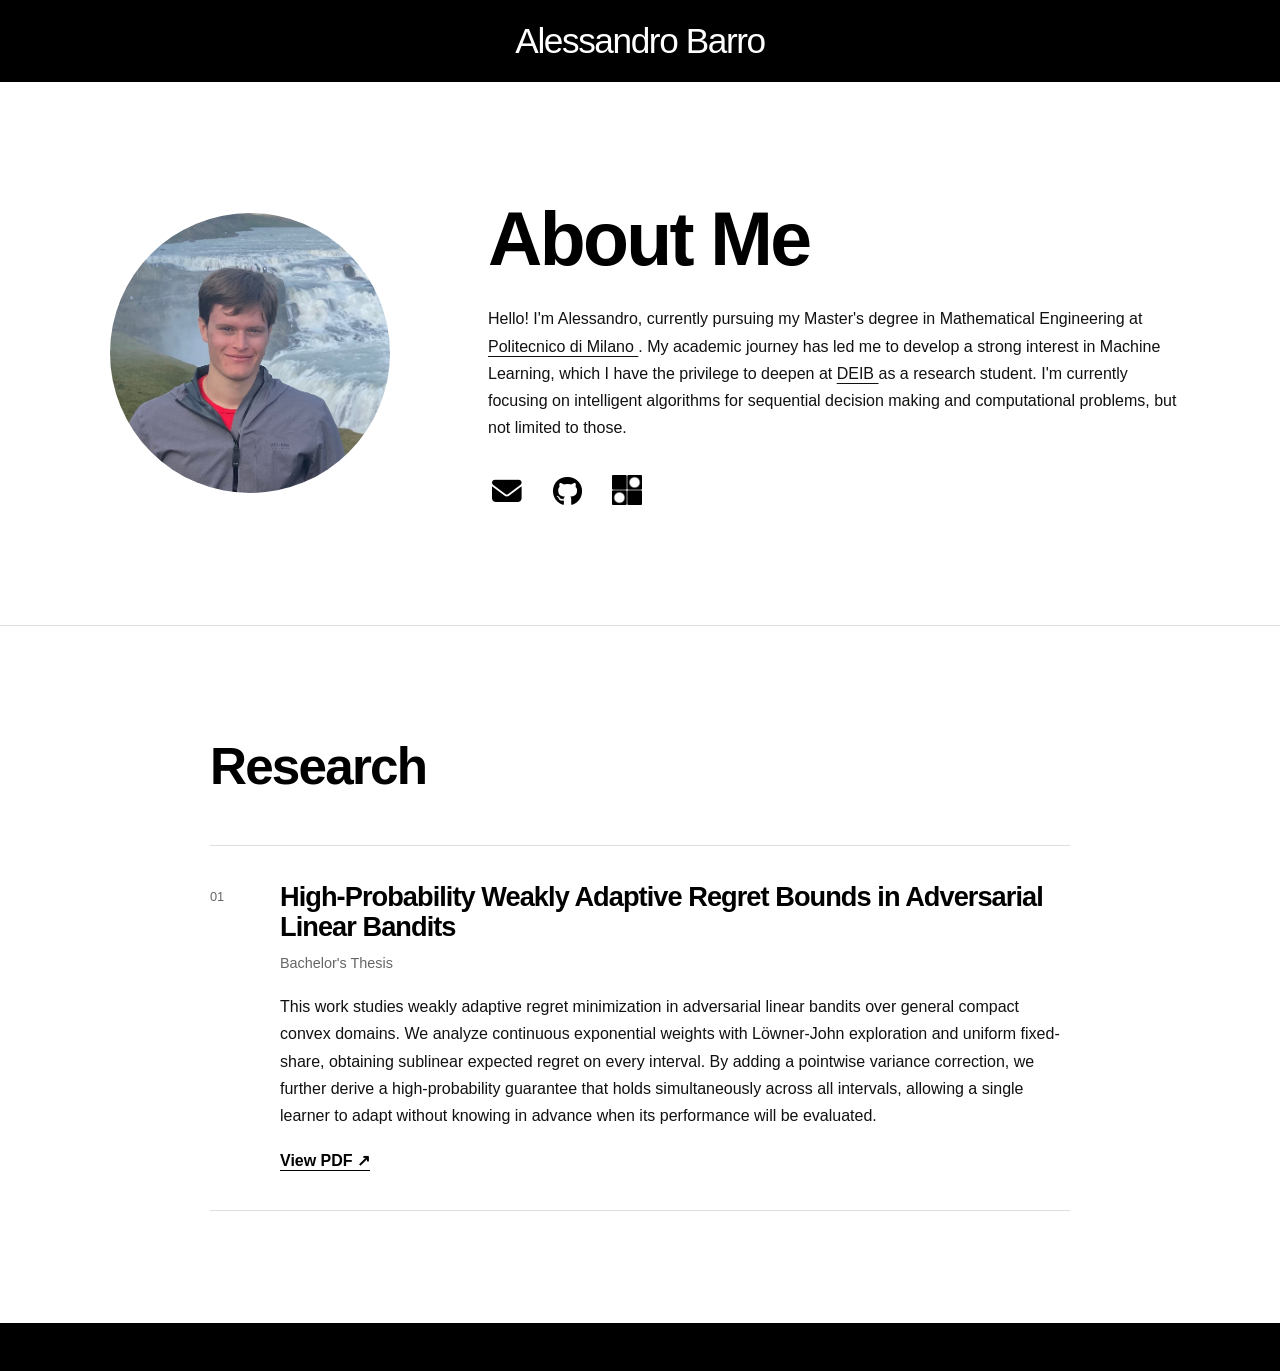
==== commit ab04da5a: "Update description to include 'intelligent algorithms'" ====
--- a/index.html
+++ b/index.html
@@ -83,7 +83,7 @@
               DEIB
           </a>
 
-          as a research student. I'm currently focusing on learning algorithms for sequential decision making and computational problems,
+          as a research student. I'm currently focusing on intelligent algorithms for sequential decision making and computational problems,
           but not limited to those.
         </p>
 
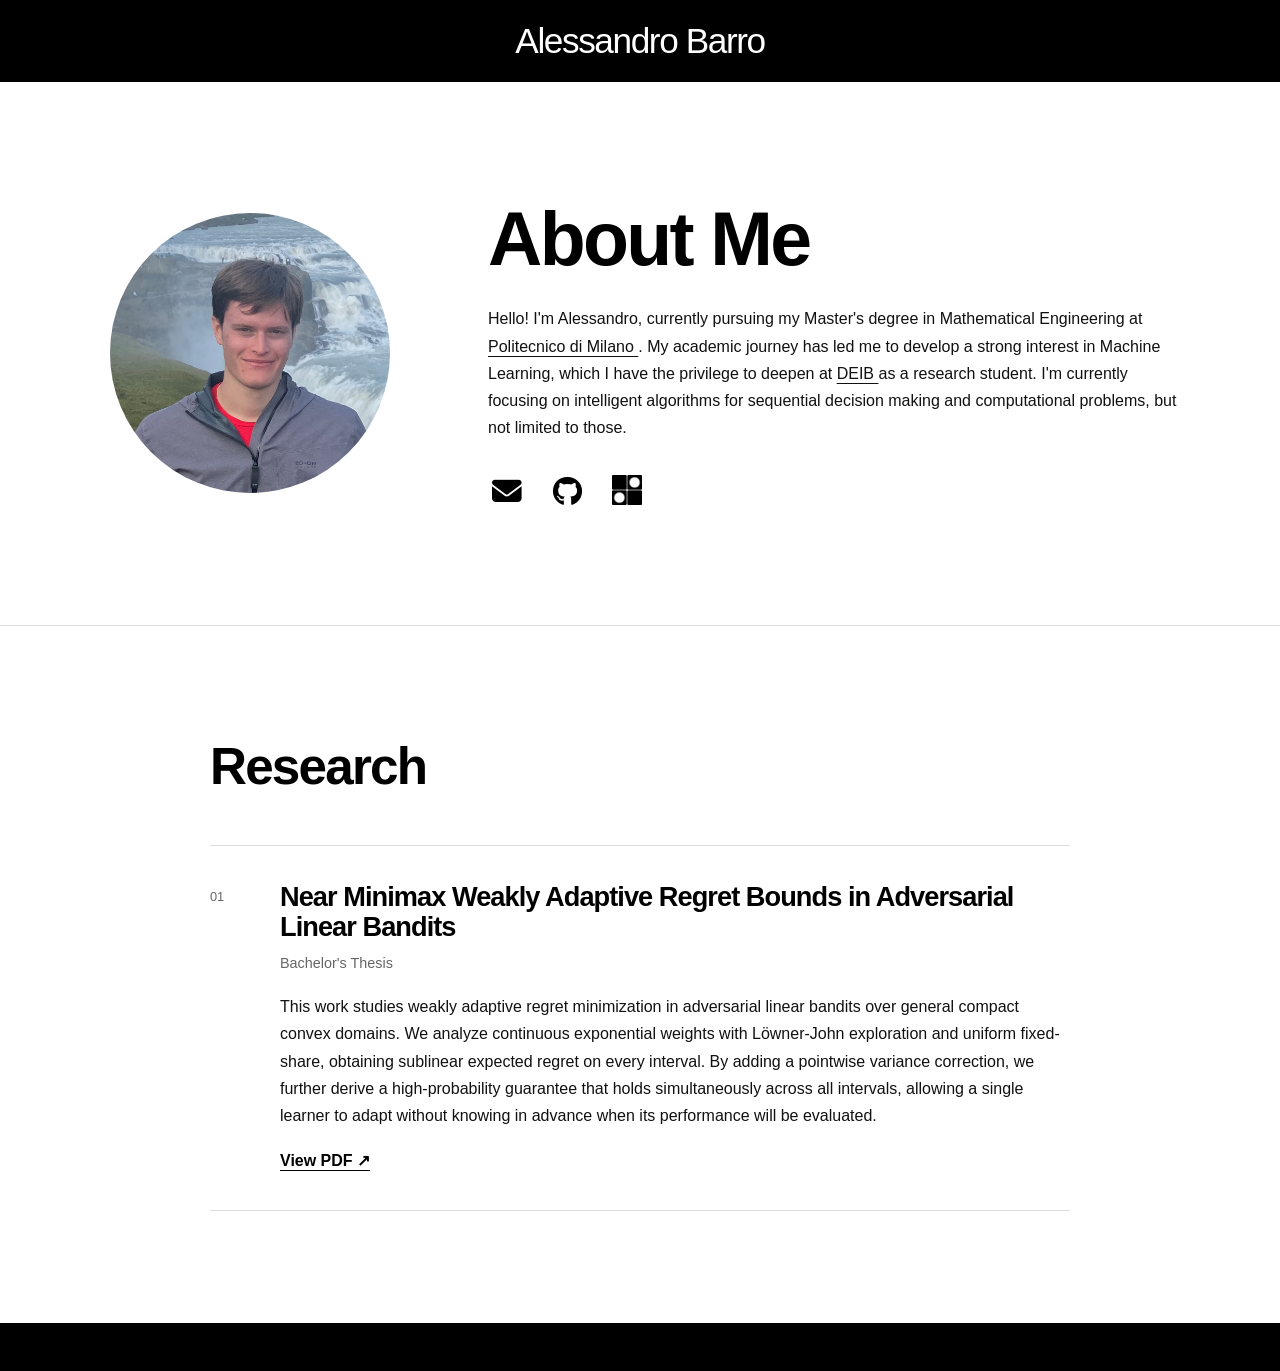
==== commit 792361d5: "Update thesis title in index.html" ====
--- a/index.html
+++ b/index.html
@@ -174,7 +174,7 @@
           <div>
 
             <h3>
-              High-Probability Weakly Adaptive Regret Bounds in Adversarial Linear Bandits
+              Near Minimax Weakly Adaptive Regret Bounds in Adversarial Linear Bandits
             </h3>
 
             <p class="paper-meta">
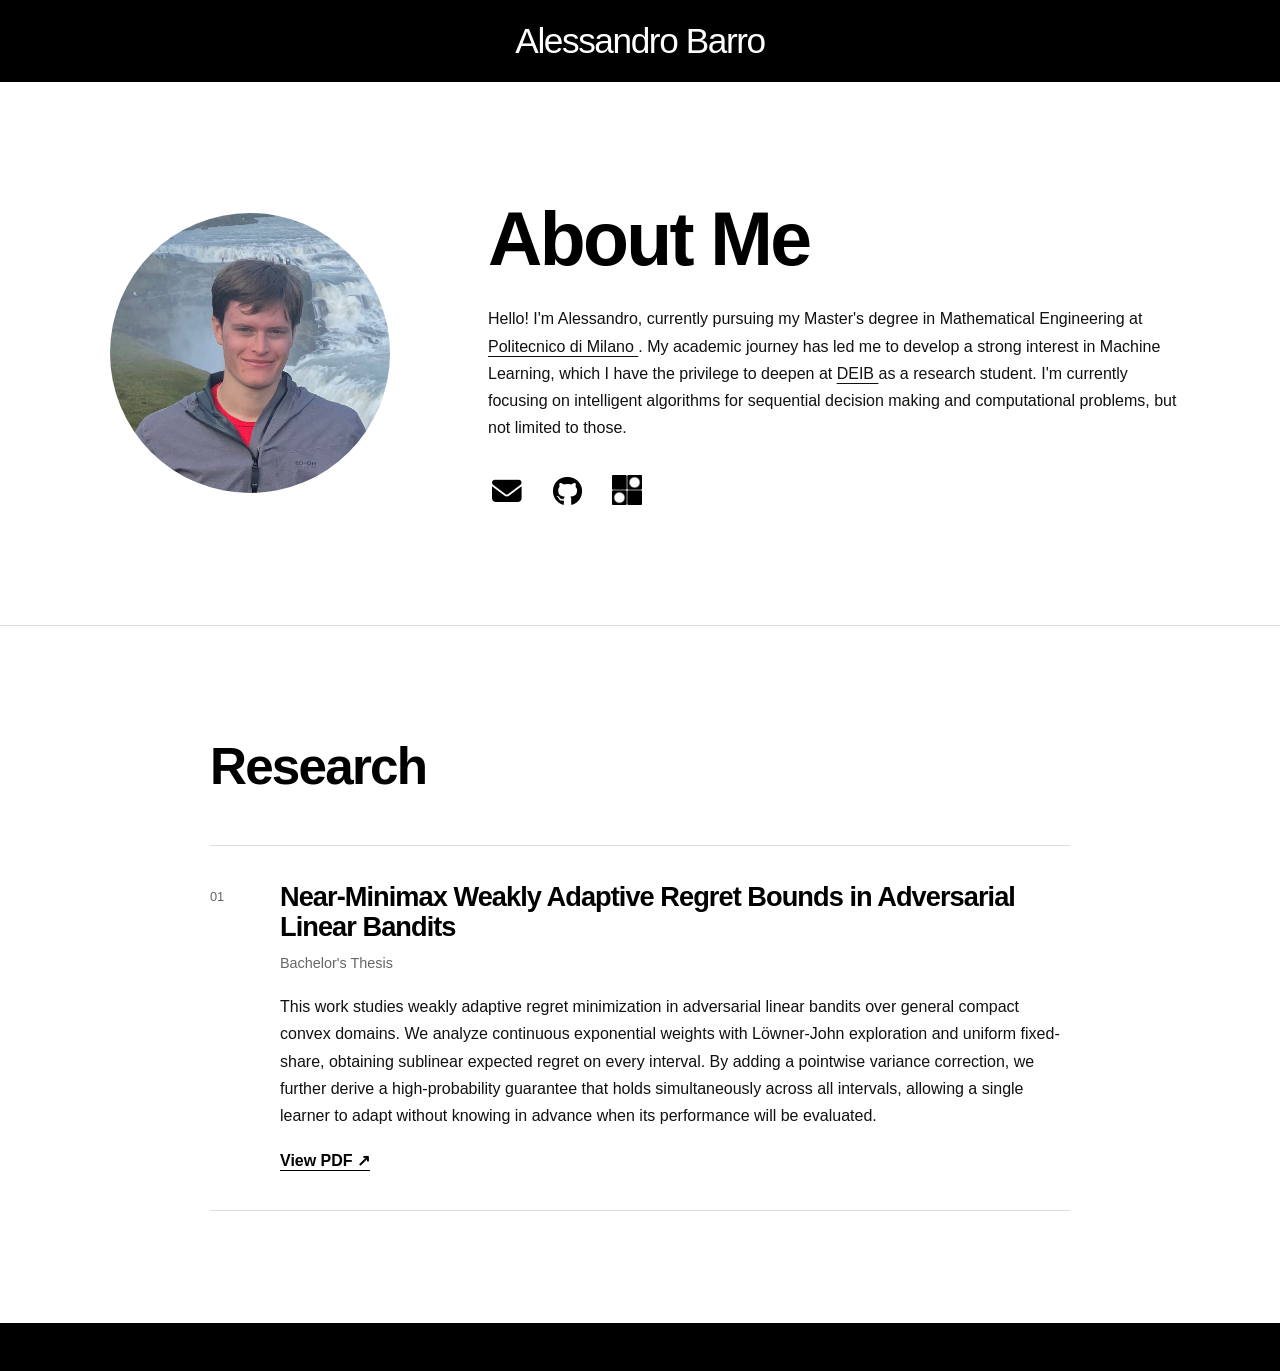
==== commit a39d5f7b: "Update index.html" ====
--- a/index.html
+++ b/index.html
@@ -174,7 +174,7 @@
           <div>
 
             <h3>
-              Near Minimax Weakly Adaptive Regret Bounds in Adversarial Linear Bandits
+              Near-Minimax Weakly Adaptive Regret Bounds in Adversarial Linear Bandits
             </h3>
 
             <p class="paper-meta">
